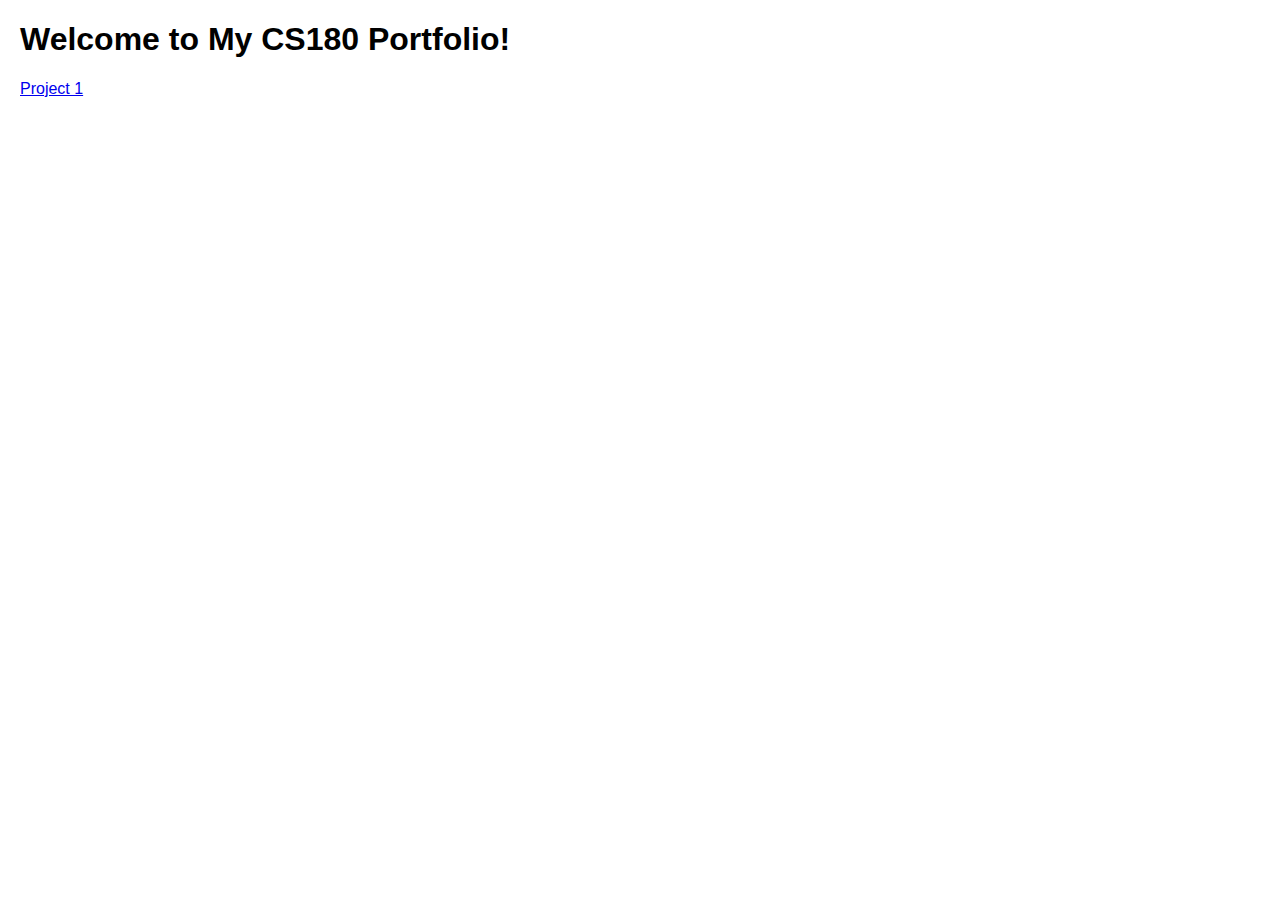
==== index.html @ 31ff6142 "Create index.html" ====
<!DOCTYPE html>
<html>
<head>
    <title>My Portfolio</title>
    <style>
        body {
            font-family: Arial, sans-serif;
            margin: 20px;
        }
    </style>
</head>
<body>
    <h1>Welcome to My CS180 Portfolio!</h1>
    <a href="./1/index.html">Project 1</a>
</body>
</html>
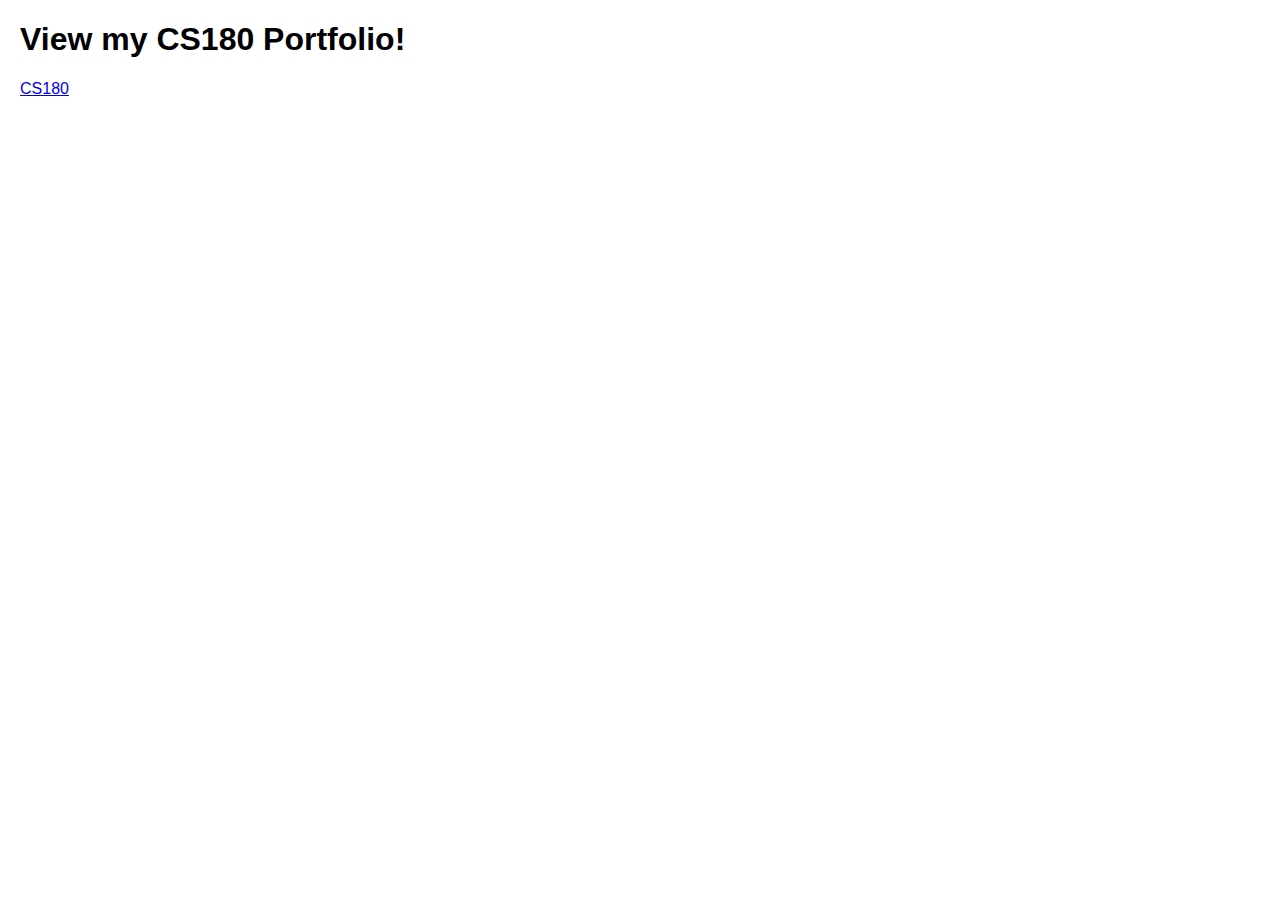
==== commit 24632341: "add directory structure" ====
--- a/index.html
+++ b/index.html
@@ -1,7 +1,7 @@
 <!DOCTYPE html>
 <html>
 <head>
-    <title>My Portfolio</title>
+    <title>Alec Thompson</title>
     <style>
         body {
             font-family: Arial, sans-serif;
@@ -10,7 +10,7 @@
     </style>
 </head>
 <body>
-    <h1>Welcome to My CS180 Portfolio!</h1>
-    <a href="./1/index.html">Project 1</a>
+    <h1>View my CS180 Portfolio! </h1>
+    <a href="./cs180/index.html">CS180</a>
 </body>
 </html>
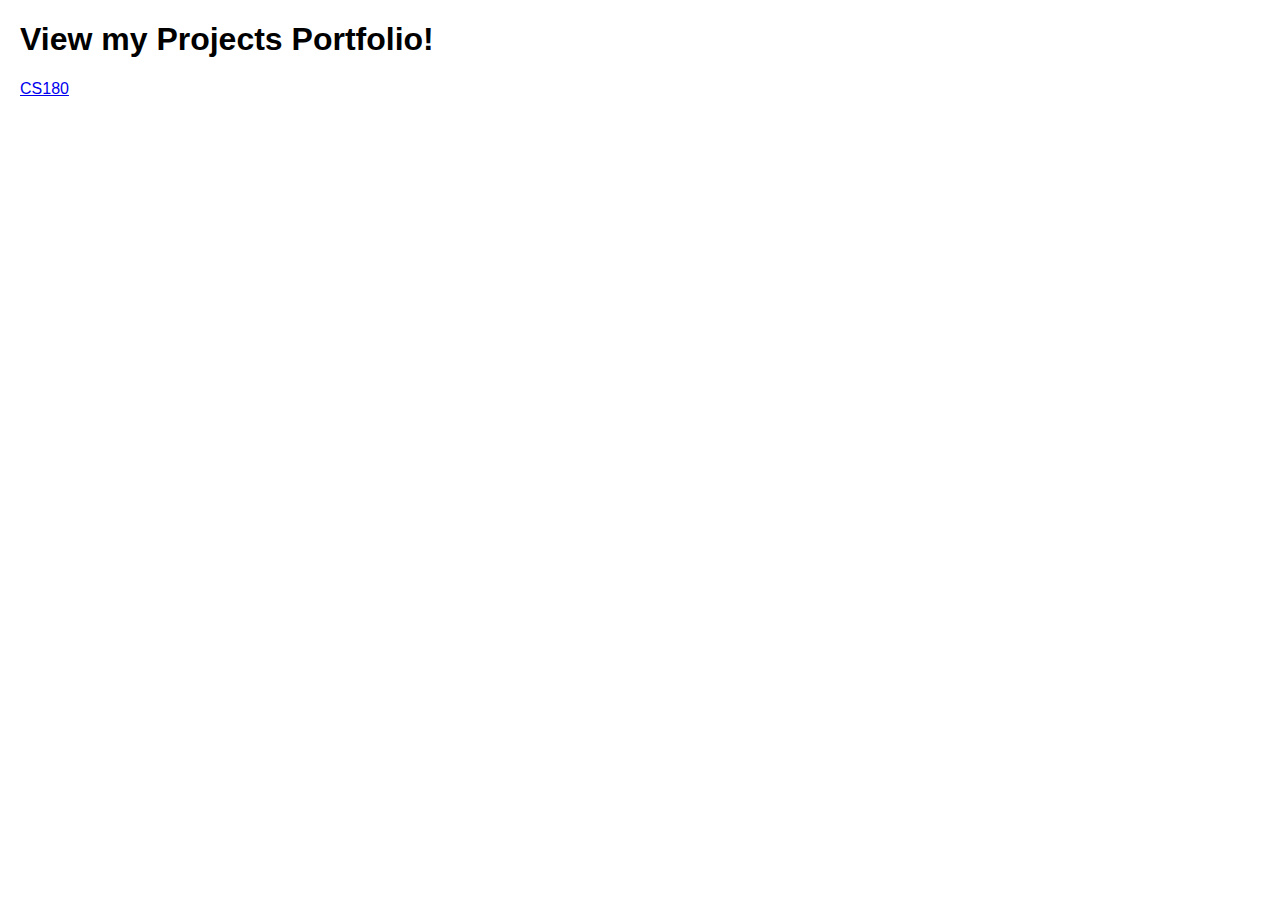
==== commit b0144ed0: "add colorizing photos website" ====
--- a/index.html
+++ b/index.html
@@ -10,7 +10,7 @@
     </style>
 </head>
 <body>
-    <h1>View my CS180 Portfolio! </h1>
-    <a href="./cs180/index.html">CS180</a>
+    <h1>View my Projects Portfolio! </h1>
+    <a href="./projects/index.html">CS180</a>
 </body>
 </html>
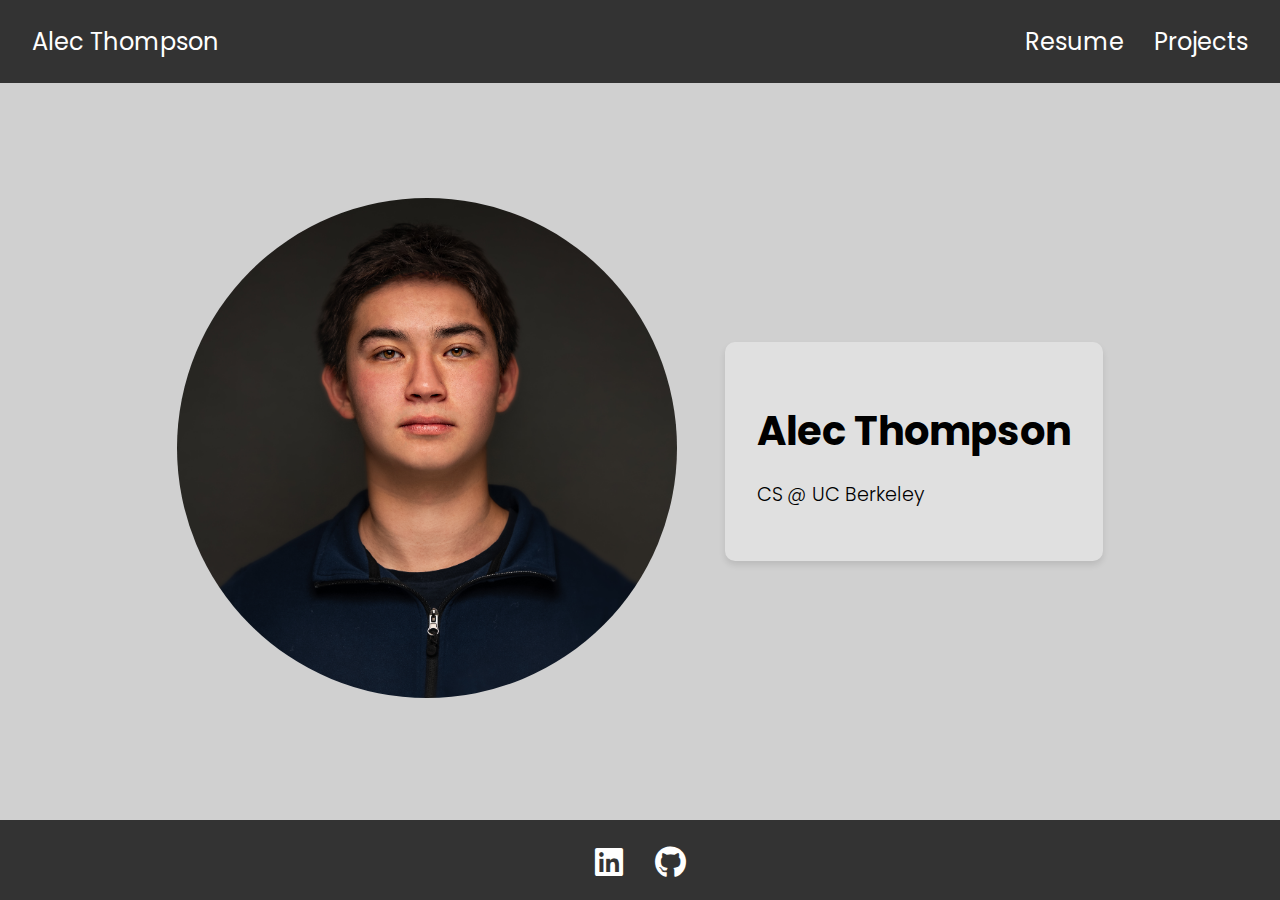
==== commit fb2a8b5a: "add main webpage" ====
--- a/index.html
+++ b/index.html
@@ -1,16 +1,41 @@
 <!DOCTYPE html>
-<html>
+<html lang="en">
 <head>
-    <title>Alec Thompson</title>
-    <style>
-        body {
-            font-family: Arial, sans-serif;
-            margin: 20px;
-        }
-    </style>
+    <meta charset="UTF-8">
+    <meta name="viewport" content="width=device-width, initial-scale=1.0">
+    <title>Alec Thompson - Personal Website</title>
+    <link href="https://fonts.googleapis.com/css2?family=Poppins:wght@300;400;700&display=swap" rel="stylesheet">
+    <link rel="stylesheet" href="https://cdnjs.cloudflare.com/ajax/libs/font-awesome/6.4.0/css/all.min.css">
+    <link rel="stylesheet" href="styles.css">
 </head>
 <body>
-    <h1>View my Projects Portfolio! </h1>
-    <a href="./projects/index.html">CS180</a>
+    <nav>
+        <div class="nav-left">
+            <a href="https://thompalec.github.io" class="name">Alec Thompson</a>
+        </div>
+        <div class="nav-right">
+            <a href="https://thompalec.github.io/resume">Resume</a>
+            <a href="https://thompalec.github.io/projects">Projects</a>
+        </div>
+    </nav>
+
+    <main>
+        <div class="profile-picture">
+            <img src="media/AlecThompson2.jpg" alt="Alec Thompson">
+        </div>
+        <div class="profile-info">
+            <h1>Alec Thompson</h1>
+            <p>CS @ UC Berkeley</p>
+        </div>
+    </main>
+
+    <footer>
+        <a href="https://www.linkedin.com/in/your-linkedin-profile" class="social-icon" aria-label="LinkedIn">
+            <i class="fab fa-linkedin"></i>
+        </a>
+        <a href="https://github.com/your-github-profile" class="social-icon" aria-label="GitHub">
+            <i class="fab fa-github"></i>
+        </a>
+    </footer>
 </body>
-</html>
+</html>--- a/styles.css
+++ b/styles.css
@@ -0,0 +1,92 @@
+body {
+    font-family: 'Poppins', sans-serif;
+    margin: 0;
+    padding: 0;
+    display: flex;
+    flex-direction: column;
+    min-height: 100vh;
+}
+
+nav {
+    background-color: #333;
+    color: white;
+    display: flex;
+    justify-content: space-between;
+    align-items: center;
+    padding: 1.5rem 2rem;
+    font-size: 1.5rem;
+}
+
+.nav-left a, .nav-right a {
+    color: white;
+    text-decoration: none;
+    transition: transform 0.2s, font-size 0.2s; /* Added font-size to the transition */
+}
+
+.nav-right a {
+    margin-left: 1.5rem;
+}
+
+.nav-left a:hover, .nav-right a:hover {
+    transform: scale(1.1);
+    font-size: 1.6rem; /* Increase font size on hover */
+}
+
+main {
+    background-color: #d0d0d0;
+    display: flex;
+    justify-content: center;
+    align-items: center;
+    flex-grow: 1;
+    padding: 3rem;
+}
+
+.profile-picture img {
+    width: 500px;
+    height: 500px;
+    object-fit: cover;
+    border-radius: 50%;
+    margin-right: 3rem;
+}
+
+.profile-info {
+    background-color: #e0e0e0;
+    padding: 2rem;
+    border-radius: 10px;
+    box-shadow: 0 4px 6px rgba(0, 0, 0, 0.1);
+}
+
+.profile-info h1 {
+    font-weight: 700;
+    margin-bottom: 0.5rem;
+    font-size: 2.5rem;
+}
+
+.profile-info p {
+    font-weight: 300;
+    font-size: 1.2rem;
+}
+
+footer {
+    background-color: #333;
+    color: white;
+    display: flex;
+    justify-content: center;
+    padding: 1rem;
+}
+
+.social-icon {
+    font-size: 2rem;
+    color: white;
+    text-decoration: none;
+    margin: 0 1rem;
+    transition: transform 0.2s;
+}
+
+.social-icon:hover {
+    transform: scale(1.2);
+}
+
+.social-icon i {
+    vertical-align: middle;
+}